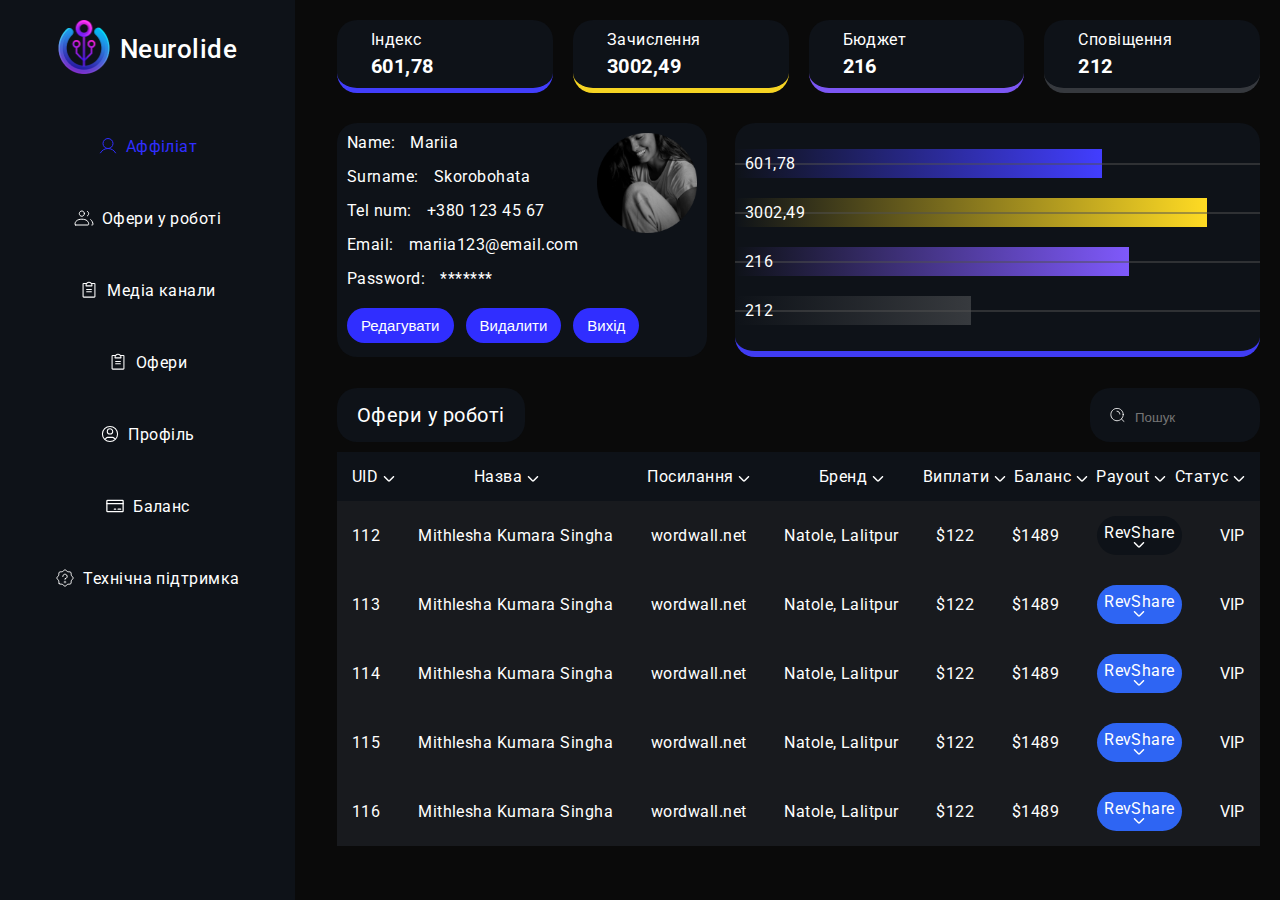
==== affiliat.html @ 1c365307 "test" ====
<!DOCTYPE html>
<html lang="en">
  <head>
    <meta charset="UTF-8" />
    <meta http-equiv="X-UA-Compatible" content="IE=edge" />
    <meta name="viewport" content="width=device-width, initial-scale=1.0" />
    <title>Website-Design</title>
    <link
      href="https://fonts.googleapis.com/css2?family=Roboto:wght@400;500;700;900&display=swap"
      rel="stylesheet"
    />
    <link
      href="https://fonts.googleapis.com/css2?family=Raleway:wght@700&display=swap"
      rel="stylesheet"
    />
    <link rel="stylesheet" href="./css/manager.min.css" />
  </head>
  <body>
    <header>
      <div class="nav-div">
        <nav>
          <div class="logo">
            <a>
              <picture>
                <source
                  srcset="./imeges/desktop/logo.png 1x"
                  media="(min-width: 1200px)"
                />
                <source
                  srcset="./imeges/tablet/logo.png 1x"
                  media="(min-width: 768px)"
                />
                <source srcset="./imeges/mobile/logo.png 1x" />
                <img src="" alt="" />
              </picture>
            </a>
            <h1>Neurolide</h1>
          </div>
          <ul class="menu">
            <li class="is-active">
              <a href="#">
                <svg width="20" height="20">
                  <use href="./imeges/sprite.svg#icon-Human"></use>
                </svg>
                Аффіліат
              </a>
            </li>
            <li>
              <a href="./workOffers.html">
                <svg width="20" height="20">
                  <use href="./imeges/sprite.svg#icon-People"></use>
                </svg>
                Офери у роботі
              </a>
            </li>
            <li>
              <a href="./mediaChanel.html">
                <svg width="20" height="20">
                  <use href="./imeges/sprite.svg#icon-Copybook"></use>
                </svg>
                Медіа канали
              </a>
            </li>
            <li>
              <a href="./offers.html">
                <svg width="20" height="20">
                  <use href="./imeges/sprite.svg#icon-Copybook"></use>
                </svg>
                Офери
              </a>
            </li>
            <li>
              <a href="./profile.html">
                <svg width="20" height="20">
                  <use href="./imeges/sprite.svg#icon-Profile"></use>
                </svg>
                Профіль
              </a>
            </li>
            <li>
              <a href="./balance.html">
                <svg width="20" height="20">
                  <use href="./imeges/sprite.svg#icon-Card"></use>
                </svg>
                Баланс
              </a>
            </li>
            <li>
              <a href="./support.html">
                <svg width="20" height="20">
                  <use href="./imeges/sprite.svg#icon-Support"></use>
                </svg>
                Технічна підтримка
              </a>
            </li>
          </ul>
          <button type="button" class="modal-button" data-menu-open>
            <svg width="28" height="28">
              <use href="./imeges/sprite.svg#icon-Menu"></use>
            </svg>
          </button>
        </nav>
      </div>
    </header>
    <div class="modal-nav" data-menu>
      <ul class="modal-menu">
        <li>
          <a href="./main.html">
            <svg width="20" height="20">
              <use href="./imeges/sprite.svg#icon-House"></use>
            </svg>
            Головна
          </a>
        </li>
        <li class="is-active-mobile">
          <a href="#">
            <svg width="20" height="20">
              <use href="./imeges/sprite.svg#icon-Human"></use>
            </svg>
            Аффіліат
          </a>
        </li>
        <li>
          <a href="./workOffers.html">
            <svg width="20" height="20">
              <use href="./imeges/sprite.svg#icon-People"></use>
            </svg>
            Офери у роботі
          </a>
        </li>
        <li>
          <a href="./mediaChanel.html">
            <svg width="20" height="20">
              <use href="./imeges/sprite.svg#icon-Copybook"></use>
            </svg>
            Медіа канали
          </a>
        </li>
        <li>
          <a href="./offers.html">
            <svg width="20" height="20">
              <use href="./imeges/sprite.svg#icon-Copybook"></use>
            </svg>
            Офери
          </a>
        </li>
        <li>
          <a href="./profile.html">
            <svg width="20" height="20">
              <use href="./imeges/sprite.svg#icon-Profile"></use>
            </svg>
            Профіль
          </a>
        </li>
        <li>
          <a href="./balance.html">
            <svg width="20" height="20">
              <use href="./imeges/sprite.svg#icon-Card"></use>
            </svg>
            Баланс
          </a>
        </li>
        <li>
          <a href="./support.html">
            <svg width="20" height="20">
              <use href="./imeges/sprite.svg#icon-Support"></use>
            </svg>
            Технічна підтримка
          </a>
        </li>
      </ul>
    </div>
    <main class="mobile">
      <section class="manager_info">
        <div class="container">
          <h2 class="h2">Your Affiliate</h2>
          <div>
            <ul>
              <li><span>Name:</span><span>Mariia</span></li>
              <li><span>Surname:</span><span>Skorobohata</span></li>
              <li><span>Tel num:</span><span>+380 123 45 67</span></li>
              <li><span>Email:</span><span>mariia123@email.com</span></li>
              <li><span>Password:</span><span>*******</span></li>
            </ul>
            <ul>
              <li data-modal-open="modal3">
                <button type="button">Редагувати</button>
              </li>
              <li data-modal-open="modal4">
                <button type="button">Видалити</button>
              </li>
              <li><button type="button">Вихід</button></li>
            </ul>
            <picture>
              <source
                srcset="
                  ./imeges/mobile/profile.png    1x,
                  ./imeges/mobile/profile@2x.png 2x
                "
              />
              <img src="" alt="" />
            </picture>
          </div>
        </div>
      </section>
      <section class="manager_status">
        <div class="container">
          <div class="manager_status_div">Офери у роботі</div>
          <ul class="manager_status_ul1">
            <li class="manager_status_ul1_li">
              <div>
                <h3>UID 112 Статус</h3>
                <ul>
                  <li>
                    <b>Назва</b><br /><span>Mithlesha Kumara Singha</span>
                  </li>
                  <li><b>Посилання</b><br /><span>wordwall.net</span></li>
                  <li><b>Бренд</b><br /><span>Kritipur, Kathmandu</span></li>
                  <li><b>Виплати</b><br /><span>$122</span></li>
                  <li><b>Баланс</b><br /><span>$1489</span></li>
                  <li><b>Payout</b></li>
                </ul>
                <ul>
                  <li><button type="button">RevShare</button></li>
                  <li><button type="button">CPL</button></li>
                  <li><button type="button">CPC</button></li>
                  <li><button type="button">CPM</button></li>
                  <li><button type="button">CPH</button></li>
                </ul>
                <ul>
                  <li>VIP</li>
                  <li>
                    <svg width="20" height="20">
                      <use href="./imeges/sprite.svg#icon-gold-crown"></use>
                    </svg>
                  </li>
                </ul>
              </div>
            </li>
            <li class="manager_status_ul1_li">
              <div>
                <h3>UID 112 Статус</h3>
                <ul>
                  <li>
                    <b>Назва</b><br /><span>Mithlesha Kumara Singha</span>
                  </li>
                  <li><b>Посилання</b><br /><span>wordwall.net</span></li>
                  <li><b>Бренд</b><br /><span>Kritipur, Kathmandu</span></li>
                  <li><b>Виплати</b><br /><span>$122</span></li>
                  <li><b>Баланс</b><br /><span>$1489</span></li>
                  <li><b>Payout</b></li>
                </ul>
                <ul>
                  <li><button type="button">RevShare</button></li>
                  <li><button type="button">CPL</button></li>
                  <li><button type="button">CPC</button></li>
                  <li><button type="button">CPM</button></li>
                  <li><button type="button">CPH</button></li>
                </ul>
                <ul>
                  <li>VIP</li>
                  <li>
                    <svg width="20" height="20">
                      <use href="./imeges/sprite.svg#icon-gold-crown"></use>
                    </svg>
                  </li>
                </ul>
              </div>
            </li>
            <li class="manager_status_ul1_li">
              <div>
                <h3>UID 112 Статус</h3>
                <ul>
                  <li>
                    <b>Назва</b><br /><span>Mithlesha Kumara Singha</span>
                  </li>
                  <li><b>Посилання</b><br /><span>wordwall.net</span></li>
                  <li><b>Бренд</b><br /><span>Kritipur, Kathmandu</span></li>
                  <li><b>Виплати</b><br /><span>$122</span></li>
                  <li><b>Баланс</b><br /><span>$1489</span></li>
                  <li><b>Payout</b></li>
                </ul>
                <ul>
                  <li><button type="button">RevShare</button></li>
                  <li><button type="button">CPL</button></li>
                  <li><button type="button">CPC</button></li>
                  <li><button type="button">CPM</button></li>
                  <li><button type="button">CPH</button></li>
                </ul>
                <ul>
                  <li>VIP</li>
                  <li>
                    <svg width="20" height="20">
                      <use href="./imeges/sprite.svg#icon-gold-crown"></use>
                    </svg>
                  </li>
                </ul>
              </div>
            </li>
          </ul>
        </div>
      </section>
    </main>
    <main class="desktop">
      <section class="manager_data">
        <ul>
          <li>
            <span>Індекс</span>
            <h4>601,78</h4>
          </li>
          <li>
            <span>Зачислення</span>
            <h4>3002,49</h4>
          </li>
          <li>
            <span>Бюджет</span>
            <h4>216</h4>
          </li>
          <li>
            <span>Сповіщення</span>
            <h4>212</h4>
          </li>
        </ul>
      </section>
      <section class="manager_profile">
        <div class="manager_div">
          <div>
            <ul>
              <li><span>Name:</span><span>Mariia</span></li>
              <li><span>Surname:</span><span>Skorobohata</span></li>
              <li><span>Tel num:</span><span>+380 123 45 67</span></li>
              <li><span>Email:</span><span>mariia123@email.com</span></li>
              <li><span>Password:</span><span>*******</span></li>
            </ul>
            <ul>
              <li data-modal-open="modal3">
                <button type="button">Редагувати</button>
              </li>
              <li data-modal-open="modal4">
                <button type="button">Видалити</button>
              </li>
              <li><button type="button">Вихід</button></li>
            </ul>
            <picture>
              <source
                srcset="
                  ./imeges/desktop/profile.png    1x,
                  ./imeges/desktop/profile@2x.png 2x
                "
              />
              <img src="" alt="" />
            </picture>
          </div>
          <div>
            <ul>
              <li style="--fill-percent: 70%; --fill-color: #423eff">601,78</li>
              <li style="--fill-percent: 90%; --fill-color: #ffdb23">
                3002,49
              </li>
              <li style="--fill-percent: 75%; --fill-color: #7f59fb">216</li>
              <li style="--fill-percent: 45%; --fill-color: #373a3e">212</li>
            </ul>
          </div>
        </div>
      </section>
      <section class="manager_offers">
        <ul class="manager_offers_ul1">
          <li>Офери у роботі</li>
          <li>
            <svg width="15" height="15">
              <use href="./imeges/sprite.svg#icon-search"></use>
            </svg>
            <input type="text" placeholder="Пошук" />
          </li>
        </ul>
        <ul class="manager_offers_ul">
          <li class="manager_offers_ul_li">
            <ul>
              <li>
                <span>UID</span>
                <svg width="12" height="6">
                  <use href="./imeges/sprite.svg#icon-vector"></use>
                </svg>
              </li>
              <li>
                <span>Назва</span>
                <svg width="12" height="6">
                  <use href="./imeges/sprite.svg#icon-vector"></use>
                </svg>
              </li>
              <li>
                <span>Посилання</span>
                <svg width="12" height="6">
                  <use href="./imeges/sprite.svg#icon-vector"></use>
                </svg>
              </li>
              <li>
                <span>Бренд</span>
                <svg width="12" height="6">
                  <use href="./imeges/sprite.svg#icon-vector"></use>
                </svg>
              </li>
              <li>
                <span>Виплати</span>
                <svg width="12" height="6">
                  <use href="./imeges/sprite.svg#icon-vector"></use>
                </svg>
              </li>
              <li>
                <span>Баланс</span>
                <svg width="12" height="6">
                  <use href="./imeges/sprite.svg#icon-vector"></use>
                </svg>
              </li>
              <li>
                <span>Payout</span>
                <svg width="12" height="6">
                  <use href="./imeges/sprite.svg#icon-vector"></use>
                </svg>
              </li>
              <li>
                <span>Статус</span>
                <svg width="12" height="6">
                  <use href="./imeges/sprite.svg#icon-vector"></use>
                </svg>
              </li>
            </ul>
          </li>
          <li class="manager_offers_ul_li">
            <ul>
              <li>
                <span>112</span>
              </li>
              <li><span>Mithlesha Kumara Singha</span></li>
              <li><span>wordwall.net</span></li>
              <li><span>Natole, Lalitpur</span></li>
              <li><span>$122</span></li>
              <li><span>$1489</span></li>
              <li>
                <span>RevShare</span>
                <svg width="12" height="6">
                  <use href="./imeges/sprite.svg#icon-vector"></use>
                </svg>
              </li>
              <li>
                <span>VIP</span>
              </li>
            </ul>
          </li>
          <li class="manager_offers_ul_li">
            <ul>
              <li>
                <span>113</span>
              </li>
              <li><span>Mithlesha Kumara Singha</span></li>
              <li><span>wordwall.net</span></li>
              <li><span>Natole, Lalitpur</span></li>
              <li><span>$122</span></li>
              <li><span>$1489</span></li>
              <li>
                <span>RevShare</span>
                <svg width="12" height="6">
                  <use href="./imeges/sprite.svg#icon-vector"></use>
                </svg>
              </li>
              <li>
                <span>VIP</span>
              </li>
            </ul>
          </li>
          <li class="manager_offers_ul_li">
            <ul>
              <li>
                <span>114</span>
              </li>
              <li><span>Mithlesha Kumara Singha</span></li>
              <li><span>wordwall.net</span></li>
              <li><span>Natole, Lalitpur</span></li>
              <li><span>$122</span></li>
              <li><span>$1489</span></li>
              <li>
                <span>RevShare</span>
                <svg width="12" height="6">
                  <use href="./imeges/sprite.svg#icon-vector"></use>
                </svg>
              </li>
              <li>
                <span>VIP</span>
              </li>
            </ul>
          </li>
          <li class="manager_offers_ul_li">
            <ul>
              <li>
                <span>115</span>
              </li>
              <li><span>Mithlesha Kumara Singha</span></li>
              <li><span>wordwall.net</span></li>
              <li><span>Natole, Lalitpur</span></li>
              <li><span>$122</span></li>
              <li><span>$1489</span></li>
              <li>
                <span>RevShare</span>
                <svg width="12" height="6">
                  <use href="./imeges/sprite.svg#icon-vector"></use>
                </svg>
              </li>
              <li>
                <span>VIP</span>
              </li>
            </ul>
          </li>
          <li class="manager_offers_ul_li">
            <ul>
              <li>
                <span>116</span>
              </li>
              <li><span>Mithlesha Kumara Singha</span></li>
              <li><span>wordwall.net</span></li>
              <li><span>Natole, Lalitpur</span></li>
              <li><span>$122</span></li>
              <li><span>$1489</span></li>
              <li>
                <span>RevShare</span>
                <svg width="12" height="6">
                  <use href="./imeges/sprite.svg#icon-vector"></use>
                </svg>
              </li>
              <li>
                <span>VIP</span>
              </li>
            </ul>
          </li>
        </ul>
      </section>
    </main>
    <footer>
      <div class="container">
        <svg width="18" height="18">
          <use href="./imeges/sprite.svg#icon-question"></use>
        </svg>
      </div>
    </footer>
    <div class="backdrop is-hidden" id="modal1" data-modal>
      <div class="modal">
        <h2>Редагувати офер</h2>
        <form>
          <label>
            <span>Назва</span>
            <input type="text" placeholder="...." />
          </label>
          <label>
            <span>Бренд</span>
            <input type="text" placeholder="...." />
          </label>
          <label>
            <span>Виплати</span>
            <input type="text" placeholder="...." />
          </label>
          <label>
            <span>Баланс</span>
            <input type="text" placeholder="...." />
          </label>
          <div class="modal_desktop_menu">
            <span>Модель оплати</span>
            <ul>
              <li>
                <span>RevShare</span>
                <p id="p1">%$</p>
                <svg width="12" height="6" open-paragraf="p1">
                  <use href="./imeges/sprite.svg#icon-vector"></use>
                </svg>
              </li>
              <li>
                <span>CPL</span>
                <p id="p2">$</p>
                <svg width="12" height="6" open-paragraf="p2">
                  <use href="./imeges/sprite.svg#icon-vector"></use>
                </svg>
              </li>
              <li>
                <span>CPC</span>
                <p id="p3">$</p>
                <svg width="12" height="6" open-paragraf="p3">
                  <use href="./imeges/sprite.svg#icon-vector"></use>
                </svg>
              </li>
              <li>
                <span>CPM</span>
              </li>
              <li>
                <span>CPH</span>
              </li>
            </ul>
          </div>
          <ul>
            <li><button type="button" data-modal-close>Відмінити</button></li>
            <li>
              <button type="button">
                <svg width="13" height="13">
                  <use href="./imeges/sprite.svg#icon-plus"></use>
                </svg>
                Зберегти
              </button>
            </li>
          </ul>
        </form>
      </div>
    </div>
    <div class="backdrop is-hidden" id="modal2" data-modal>
      <div class="modal">
        <h2>Додати новий офер</h2>
        <form>
          <label>
            <span>Назва</span>
            <input type="text" placeholder="...." />
          </label>
          <label>
            <span>Бренд</span>
            <input type="text" placeholder="...." />
          </label>
          <label>
            <span>Виплати</span>
            <input type="text" placeholder="...." />
          </label>
          <label>
            <span>Баланс</span>
            <input type="text" placeholder="...." />
          </label>
          <div class="modal_desktop_menu">
            <span>Модель оплати</span>
            <ul>
              <li>
                <span>RevShare</span>
                <p id="p4">%$</p>
                <svg width="12" height="6" open-paragraf="p4">
                  <use href="./imeges/sprite.svg#icon-vector"></use>
                </svg>
              </li>
              <li>
                <span>CPL</span>
                <p id="p5">$</p>
                <svg width="12" height="6" open-paragraf="p5">
                  <use href="./imeges/sprite.svg#icon-vector"></use>
                </svg>
              </li>
              <li>
                <span>CPC</span>
                <p id="p6">$</p>
                <svg width="12" height="6" open-paragraf="p6">
                  <use href="./imeges/sprite.svg#icon-vector"></use>
                </svg>
              </li>
              <li>
                <span>CPM</span>
              </li>
              <li>
                <span>CPH</span>
              </li>
            </ul>
          </div>
          <ul>
            <li><button type="button" data-modal-close>Відмінити</button></li>
            <li>
              <button type="button">
                <svg width="13" height="13">
                  <use href="./imeges/sprite.svg#icon-plus"></use>
                </svg>
                Додати офер
              </button>
            </li>
          </ul>
        </form>
      </div>
    </div>
    <div class="backdrop is-hidden" id="modal3" data-modal>
      <div class="modal">
        <h2>Редагувати профіль</h2>
        <form>
          <label>
            <span>Ім'я</span>
            <input type="text" placeholder="...." />
          </label>
          <label>
            <span>Прізвище</span>
            <input type="text" placeholder="...." />
          </label>
          <label>
            <span>Номер Телефону</span>
            <input type="text" placeholder="...." />
          </label>
          <label>
            <span>Пошта</span>
            <input type="text" placeholder="...." />
          </label>
          <label>
            <span>Пароль</span>
            <input type="text" placeholder="...." />
          </label>
          <ul>
            <li><button type="button" data-modal-close>Відмінити</button></li>
            <li>
              <button type="button">
                <svg width="13" height="13">
                  <use href="./imeges/sprite.svg#icon-plus"></use>
                </svg>
                Зберегти
              </button>
            </li>
          </ul>
        </form>
      </div>
    </div>
    <div class="backdrop is-hidden" id="modal4" data-modal>
      <div class="modal">
        <h2>Видалити профіль</h2>
        <svg width="43" height="10">
          <use href="./imeges/sprite.svg#icon-Line"></use>
        </svg>
        <p>Ви впевнені що хочете видалити профіль назавжди?</p>
        <button type="button">Видалити</button>
      </div>
    </div>
    <script src="./scripts/modal.js"></script>
    <script src="./scripts/menu.js"></script>
  </body>
</html>
---- css/manager.min.css ----
.is-hidden{opacity:0;visibility:hidden;pointer-events:none}body,html{position:relative;z-index:-1;margin:0;font-family:"Roboto",sans-serif;letter-spacing:.03em;background-color:#0a0a0a;color:#fff;overflow-x:hidden}ul{margin:0;padding:0;list-style-type:none}a{text-decoration:none}svg{stroke:#fff}.h2{background:linear-gradient(90deg, #e5f0ff 0%, #608bfe 53%, #2d29ff 100%);-webkit-background-clip:text;-webkit-text-fill-color:rgba(0,0,0,0);background-clip:text;color:rgba(0,0,0,0)}.container{padding:0 15px}@media screen and (min-width: 480px){.container{width:480px;margin:auto}}@media screen and (min-width: 768px){.container{width:768px}}@media screen and (min-width: 960px){.container{width:960px}}@media screen and (min-width: 1200px){.container{width:1200px}}.desktop{display:none}@media screen and (min-width: 1200px){.container{width:863px}.mobile{display:none}.desktop{display:block;padding:0 20px 0 337px}footer{display:none}}.menu{display:none}header{position:fixed;z-index:20;width:100%;padding:10px 0;background:#000}.nav-div{padding:0 20px}@media screen and (min-width: 480px){.nav-div{width:480px;margin:auto}}@media screen and (min-width: 768px){.nav-div{width:768px}}@media screen and (min-width: 960px){.nav-div{width:960px}}@media screen and (min-width: 1200px){.nav-div{width:255px}}h1{margin:0;font-weight:500;font-size:20px;color:#fff}.logo{display:flex;justify-content:center;align-items:center;gap:10px}.logo img{width:30px}nav{display:flex;align-items:center;justify-content:space-between}.modal-button{padding:0;border:0;background:rgba(0,0,0,0)}.modal-nav{position:fixed;z-index:10;height:100%;width:100%;top:0;background:rgba(0,0,0,.5);transition:250ms cubic-bezier(0.4, 0, 0.2, 1);opacity:0;visibility:hidden;pointer-events:none}.modal-nav.is-open{opacity:1;visibility:visible;pointer-events:auto}.modal-nav.is-open .modal-menu{transform:translateX(0)}.modal-menu{position:fixed;z-index:2;top:0;left:0;width:70%;height:100%;overflow:auto;background:#0e1218;padding:96px 0 80px 0;transition:250ms cubic-bezier(0.4, 0, 0.2, 1);transform:translateX(-100%);display:flex;flex-direction:column;gap:40px}.modal-menu a{display:flex;align-items:center;justify-content:center;gap:8px;color:#fff}.modal-menu .is-active-mobile a{color:#302eff}.modal-menu .is-active-mobile a svg{stroke:#302eff}@media screen and (min-width: 768px){h1{font-weight:500;font-size:26px}.modal-menu{padding-left:24px}.modal-menu a{font-weight:300;font-size:20px}.logo img{width:32px;height:34px}}@media screen and (min-width: 1200px){.modal-button{display:none}.menu{width:100%;display:flex;flex-direction:column;gap:12px}.menu li{display:flex;align-items:center;justify-content:center;padding:20px 0;border-radius:20px}.menu li:hover a{color:#302eff;transition:250ms cubic-bezier(0.4, 0, 0.2, 1)}.menu li:hover a svg{stroke:#302eff;transition:250ms cubic-bezier(0.4, 0, 0.2, 1)}.menu .is-active a{color:#302eff}.menu .is-active a svg{stroke:#302eff}.menu a{width:100%;display:flex;align-items:center;justify-content:center;gap:8px;color:#fff}header{position:fixed;background:#0e1218;width:295px;height:100%;padding:20px 0}h1{font-weight:500;font-size:26px;color:#000}.logo h1{color:#fff}.logo a{padding:0;border-radius:0;background:rgba(0,0,0,0)}.logo a img{width:52px;height:54px}nav{display:flex;flex-direction:column;align-items:center;justify-content:center;gap:38px}}main{padding-top:56px}.main-div{padding:20px 0;display:flex;justify-content:center;align-items:center;gap:8px;color:#fff;background:#0e1218}.manager_info .container h2{margin:40px 0;font-weight:700;font-size:28px}.manager_info .container div{position:relative;display:flex;flex-direction:column;border-radius:20px;background-color:#0e1218;padding:10px}.manager_info .container div ul:first-child{display:flex;flex-direction:column;gap:10px}.manager_info .container div ul:first-child li{display:flex;gap:10px}.manager_info .container div ul:first-child span{font-weight:400;font-size:13px}.manager_info .container div ul:last-of-type{display:flex;gap:12px;margin-top:10px}.manager_info .container div ul:last-of-type button{font-weight:400;font-size:12px;border:0;padding:7px 12px;border-radius:20px;color:#fff;background:#302eff}.manager_info .container div img{position:absolute;right:10px;top:10px}.manager_status{padding:48px 0 8px 0}.manager_status .container .manager_status_div{margin-bottom:8px;width:180px;font-weight:400;font-size:20px;box-sizing:border-box;padding:10px 15px;border-radius:10px;background-color:#0e1218}.manager_status .container .manager_status_ul1{position:relative;display:flex;align-items:center;justify-content:space-around;width:290px;margin:auto}.manager_status .container .manager_status_ul1 .manager_status_ul1_li:first-child{position:absolute;top:50%;transform:translateY(-70%);z-index:1;height:60%;left:-82%}.manager_status .container .manager_status_ul1 .manager_status_ul1_li:first-child div{padding:15px}.manager_status .container .manager_status_ul1 .manager_status_ul1_li:first-child div h3{font-weight:400;font-size:14px;margin-bottom:18px}.manager_status .container .manager_status_ul1 .manager_status_ul1_li:first-child div ul:first-of-type{gap:10px}.manager_status .container .manager_status_ul1 .manager_status_ul1_li:first-child div ul:first-of-type b{font-weight:400;font-size:14px}.manager_status .container .manager_status_ul1 .manager_status_ul1_li:first-child div ul:nth-of-type(2){margin-top:20px}.manager_status .container .manager_status_ul1 .manager_status_ul1_li:first-child div ul:nth-of-type(2) button{padding:8px 10px;font-weight:300;font-size:8px}.manager_status .container .manager_status_ul1 .manager_status_ul1_li:first-child div ul:last-of-type{top:15px;right:15px;gap:15px}.manager_status .container .manager_status_ul1 .manager_status_ul1_li:last-child{position:absolute;top:50%;transform:translateY(-70%);z-index:1;height:60%;right:-82%}.manager_status .container .manager_status_ul1 .manager_status_ul1_li:last-child div{padding:15px}.manager_status .container .manager_status_ul1 .manager_status_ul1_li:last-child div h3{font-weight:400;font-size:14px;margin-bottom:18px}.manager_status .container .manager_status_ul1 .manager_status_ul1_li:last-child div ul:first-of-type{gap:10px}.manager_status .container .manager_status_ul1 .manager_status_ul1_li:last-child div ul:first-of-type b{font-weight:400;font-size:14px}.manager_status .container .manager_status_ul1 .manager_status_ul1_li:last-child div ul:nth-of-type(2){margin-top:20px}.manager_status .container .manager_status_ul1 .manager_status_ul1_li:last-child div ul:nth-of-type(2) button{padding:8px 10px;font-weight:300;font-size:8px}.manager_status .container .manager_status_ul1 .manager_status_ul1_li:last-child div ul:last-of-type{top:15px;right:15px;gap:15px}.manager_status .container .manager_status_ul1 .manager_status_ul1_li div{position:relative;padding:18px;background-color:#0e1218;border-radius:20px}.manager_status .container .manager_status_ul1 .manager_status_ul1_li div h3{font-weight:400;font-size:18px;margin:0;margin-bottom:24px}.manager_status .container .manager_status_ul1 .manager_status_ul1_li div ul:first-of-type{display:flex;flex-direction:column;gap:12px}.manager_status .container .manager_status_ul1 .manager_status_ul1_li div ul:first-of-type b{font-weight:400;font-size:18px}.manager_status .container .manager_status_ul1 .manager_status_ul1_li div ul:nth-of-type(2){margin-top:23px;display:flex;justify-content:space-between}.manager_status .container .manager_status_ul1 .manager_status_ul1_li div ul:nth-of-type(2) button{border-radius:20px;border:0;padding:10px 12px;color:#fff;background-color:#181a1e;font-weight:300;font-size:10px}.manager_status .container .manager_status_ul1 .manager_status_ul1_li div ul:nth-of-type(2) li:first-child button{background-color:#3334ff}.manager_status .container .manager_status_ul1 .manager_status_ul1_li div ul:last-of-type{position:absolute;top:18px;right:18px;display:flex;gap:20px}#modal1 .modal .modal_desktop_menu,#modal2 .modal .modal_desktop_menu{display:block}#modal1 .modal .modal_desktop_menu ul,#modal2 .modal .modal_desktop_menu ul{gap:0;justify-content:space-between}#modal4 .modal{text-align:center}#modal4 .modal h2{margin-bottom:37px}#modal4 .modal p{margin:20px 0;color:red}#modal4 .modal button{border:0;border-radius:20px;color:#fff;background-color:#3334ff;padding:5px 10px}.manager_data{padding:20px 0 30px 0}.manager_data ul{display:flex;gap:20px}.manager_data ul li{padding:10px 34px;background-color:#0e1218;width:100%;border-radius:20px}.manager_data ul li:first-child{border-bottom:5px solid #423efc}.manager_data ul li:nth-child(2){border-bottom:5px solid #f6d423}.manager_data ul li:nth-child(3){border-bottom:5px solid #7c57f4}.manager_data ul li:last-child{border-bottom:5px solid #36393e}.manager_data ul li h4{margin:0;margin-top:5px;font-weight:700;font-size:20px}.manager_profile{padding-bottom:31px}.manager_profile .manager_div{display:flex;gap:28px}.manager_profile .manager_div div:first-child{width:40%;position:relative;display:flex;flex-direction:column;border-radius:20px;background-color:#0e1218;padding:10px}.manager_profile .manager_div div:first-child ul:first-child{display:flex;flex-direction:column;gap:15px}.manager_profile .manager_div div:first-child ul:first-child li{display:flex;gap:15px}.manager_profile .manager_div div:first-child ul:first-child span{font-weight:400;font-size:16px}.manager_profile .manager_div div:first-child ul:last-of-type{display:flex;gap:12px;margin-top:20px}.manager_profile .manager_div div:first-child ul:last-of-type button{font-weight:400;font-size:15px;border:0;padding:9px 14px;border-radius:20px;color:#fff;background:#302eff}.manager_profile .manager_div div:first-child img{position:absolute;right:10px;top:10px;width:100px;height:100px}.manager_profile .manager_div div:last-child{width:60%;padding:26px 0;border-radius:20px;background:#0e1218;border-bottom:6px solid #403cf3}.manager_profile .manager_div div:last-child ul{display:flex;flex-direction:column;gap:20px}.manager_profile .manager_div div:last-child ul li{position:relative;z-index:1;padding:5px 0 5px 10px;background:linear-gradient(to right, transparent 0%, var(--fill-color) var(--fill-percent), rgba(255, 0, 0, 0) var(--fill-percent))}.manager_profile .manager_div div:last-child ul li::before{content:"";display:block;position:absolute;z-index:-1;left:0;top:50%;transform:translateY(-50%);width:100%;height:1px;background-color:#515050}.manager_offers .manager_offers_ul1{margin-bottom:10px;display:flex;align-items:center;justify-content:space-between}.manager_offers .manager_offers_ul1 li{border-radius:20px;font-weight:400;font-size:20px;padding:15px 20px;background-color:#0e1218}.manager_offers .manager_offers_ul1 li:last-child{width:130px;position:relative;padding:15px 20px}.manager_offers .manager_offers_ul1 li:last-child svg{position:absolute;top:50%;transform:translateY(-50%)}.manager_offers .manager_offers_ul1 li:last-child input{width:100%;color:#fff;padding:0;padding-left:25px;border:0;background:rgba(0,0,0,0)}.manager_offers .manager_offers_ul{display:flex;flex-direction:column}.manager_offers .manager_offers_ul .manager_offers_ul_li{padding:15px;background-color:#181a1e}.manager_offers .manager_offers_ul .manager_offers_ul_li:first-child{background-color:#0e1218}.manager_offers .manager_offers_ul .manager_offers_ul_li:first-child ul li:first-child{margin-right:70px}.manager_offers .manager_offers_ul .manager_offers_ul_li:first-child ul li:nth-child(2){margin-right:100px}.manager_offers .manager_offers_ul .manager_offers_ul_li:first-child ul li:nth-child(3){margin-right:60px}.manager_offers .manager_offers_ul .manager_offers_ul_li:first-child ul li:nth-child(4){margin-right:30px}.manager_offers .manager_offers_ul .manager_offers_ul_li:nth-child(2) ul li:nth-child(7){display:flex;flex-direction:column;align-items:center;border-radius:20px;padding:7px;background-color:#0e1218;color:#fff}.manager_offers .manager_offers_ul .manager_offers_ul_li ul{display:flex;align-items:center;justify-content:space-between}.manager_offers .manager_offers_ul .manager_offers_ul_li:nth-child(n+3) li:nth-child(7){display:flex;flex-direction:column;align-items:center;border-radius:20px;background-color:#2e65f3;padding:7px;color:#fff}footer{padding:13px 0;background:#000}footer div{display:flex;align-items:center;justify-content:end}.backdrop{position:fixed;z-index:30;height:100%;width:100%;top:0;background:rgba(67,67,67,.5);transition:250ms cubic-bezier(0.4, 0, 0.2, 1)}.modal{position:absolute;z-index:10;overflow:auto;width:260px;padding:15px;left:50%;top:50%;background-color:#0e1218;box-shadow:0px 1px 1px rgba(0,0,0,.14),0px 1px 3px rgba(0,0,0,.12),0px 2px 1px rgba(0,0,0,.2);border-radius:20px;transform:translate(-50%, -50%) scale(1);transition:transform 250ms cubic-bezier(0.4, 0, 0.2, 1)}.modal .modal_desktop_menu{display:none}.modal .modal_desktop_menu ul{display:flex}.modal .modal_desktop_menu ul li{display:flex;flex-direction:column;align-items:center;justify-content:center;border-radius:19px;padding:6px 10px;flex:1;min-height:20px;background-color:#181a1e}.modal .modal_desktop_menu ul li:first-child{background-color:#2e65f3;color:#fff}.modal .modal_desktop_menu ul li span{margin:0}.modal .modal_desktop_menu ul li p{margin:0;display:none;transition:250ms cubic-bezier(0.4, 0, 0.2, 1)}.modal .modal_desktop_menu ul li svg{transform:rotate(0deg);transition:250ms cubic-bezier(0.4, 0, 0.2, 1)}.modal .modal_desktop_menu ul li .rotate{transform:rotate(180deg)}.modal .modal_desktop_menu ul li .visible{display:block}.modal h2{margin:0;margin-bottom:20px;font-weight:300;font-size:24px}.modal form{width:100%;display:flex;flex-direction:column;gap:14px}.modal form span{display:block;font-weight:300;font-size:12px;margin-bottom:8px}.modal form label{display:block}.modal form label input{background:rgba(0,0,0,0);width:100%;box-sizing:border-box;padding:11px 14px;border:1px solid #a3aed0;border-radius:20px}.modal form ul{display:flex;align-items:center;gap:15px;justify-content:space-between}.modal form ul button{display:flex;align-items:center;gap:5px;padding:10px 22px;border:0;border-radius:20px;color:#fff;background:#181a1e}.modal form ul li:last-child button{background:#3334ff}.modal form ul li:last-child button svg{display:none}.is-hidden .modal{transform:translate(-50%, -50%) scale(0)}@media screen and (min-width: 1200px){.modal{padding:30px;width:290px}.modal .modal_desktop_menu{display:block}.modal h2{text-align:center}.modal form ul button{padding:10px 27px}.modal form ul li:last-child button svg{display:block}}/*# sourceMappingURL=manager.min.css.map */
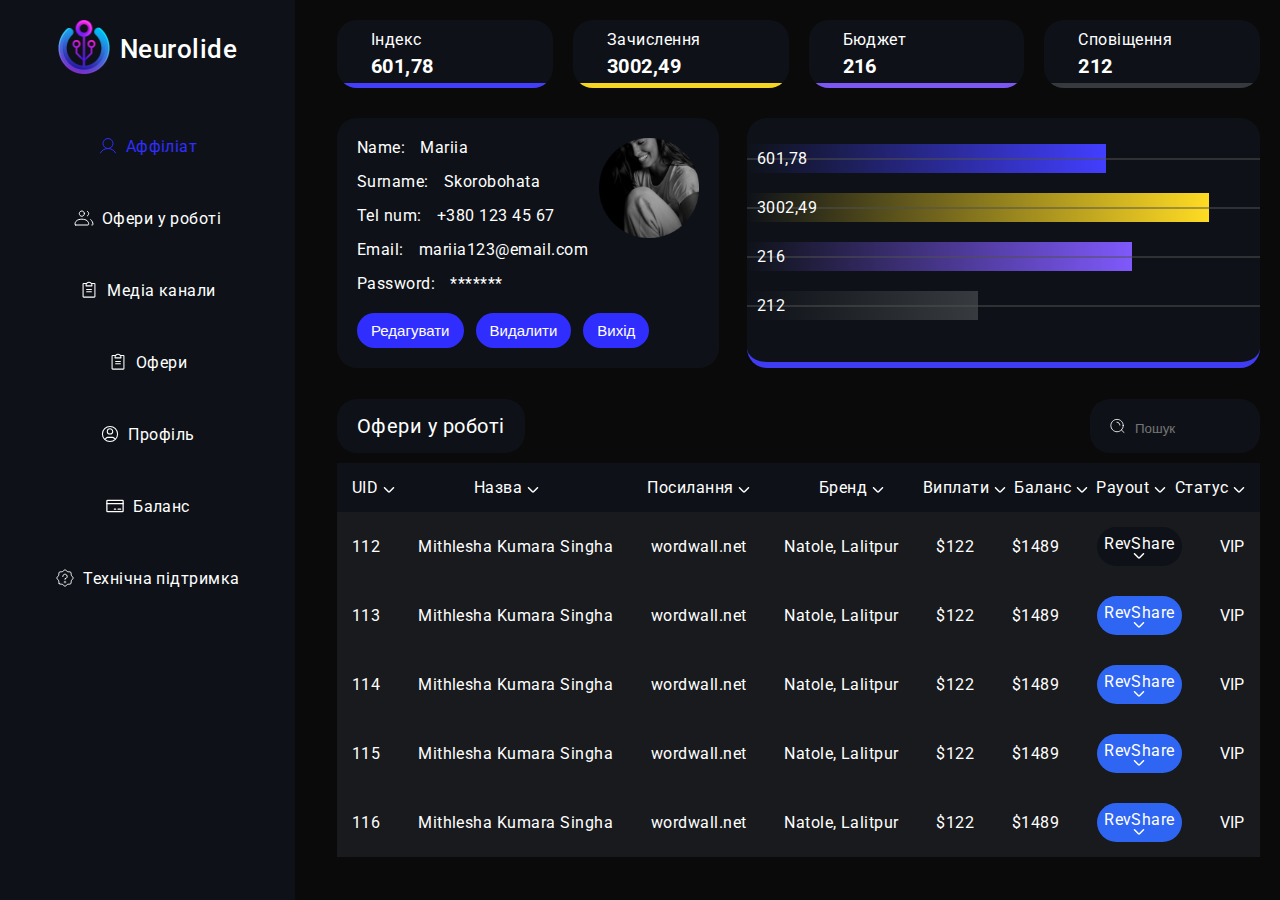
==== commit b2759974: "test" ====
--- a/affiliat.html
+++ b/affiliat.html
@@ -700,12 +700,7 @@
           <ul>
             <li><button type="button" data-modal-close>Відмінити</button></li>
             <li>
-              <button type="button">
-                <svg width="13" height="13">
-                  <use href="./imeges/sprite.svg#icon-plus"></use>
-                </svg>
-                Зберегти
-              </button>
+              <button type="button">Зберегти</button>
             </li>
           </ul>
         </form>
--- a/css/manager.min.css
+++ b/css/manager.min.css
@@ -1 +1 @@
-.is-hidden{opacity:0;visibility:hidden;pointer-events:none}body,html{position:relative;z-index:-1;margin:0;font-family:"Roboto",sans-serif;letter-spacing:.03em;background-color:#0a0a0a;color:#fff;overflow-x:hidden}ul{margin:0;padding:0;list-style-type:none}a{text-decoration:none}svg{stroke:#fff}.h2{background:linear-gradient(90deg, #e5f0ff 0%, #608bfe 53%, #2d29ff 100%);-webkit-background-clip:text;-webkit-text-fill-color:rgba(0,0,0,0);background-clip:text;color:rgba(0,0,0,0)}.container{padding:0 15px}@media screen and (min-width: 480px){.container{width:480px;margin:auto}}@media screen and (min-width: 768px){.container{width:768px}}@media screen and (min-width: 960px){.container{width:960px}}@media screen and (min-width: 1200px){.container{width:1200px}}.desktop{display:none}@media screen and (min-width: 1200px){.container{width:863px}.mobile{display:none}.desktop{display:block;padding:0 20px 0 337px}footer{display:none}}.menu{display:none}header{position:fixed;z-index:20;width:100%;padding:10px 0;background:#000}.nav-div{padding:0 20px}@media screen and (min-width: 480px){.nav-div{width:480px;margin:auto}}@media screen and (min-width: 768px){.nav-div{width:768px}}@media screen and (min-width: 960px){.nav-div{width:960px}}@media screen and (min-width: 1200px){.nav-div{width:255px}}h1{margin:0;font-weight:500;font-size:20px;color:#fff}.logo{display:flex;justify-content:center;align-items:center;gap:10px}.logo img{width:30px}nav{display:flex;align-items:center;justify-content:space-between}.modal-button{padding:0;border:0;background:rgba(0,0,0,0)}.modal-nav{position:fixed;z-index:10;height:100%;width:100%;top:0;background:rgba(0,0,0,.5);transition:250ms cubic-bezier(0.4, 0, 0.2, 1);opacity:0;visibility:hidden;pointer-events:none}.modal-nav.is-open{opacity:1;visibility:visible;pointer-events:auto}.modal-nav.is-open .modal-menu{transform:translateX(0)}.modal-menu{position:fixed;z-index:2;top:0;left:0;width:70%;height:100%;overflow:auto;background:#0e1218;padding:96px 0 80px 0;transition:250ms cubic-bezier(0.4, 0, 0.2, 1);transform:translateX(-100%);display:flex;flex-direction:column;gap:40px}.modal-menu a{display:flex;align-items:center;justify-content:center;gap:8px;color:#fff}.modal-menu .is-active-mobile a{color:#302eff}.modal-menu .is-active-mobile a svg{stroke:#302eff}@media screen and (min-width: 768px){h1{font-weight:500;font-size:26px}.modal-menu{padding-left:24px}.modal-menu a{font-weight:300;font-size:20px}.logo img{width:32px;height:34px}}@media screen and (min-width: 1200px){.modal-button{display:none}.menu{width:100%;display:flex;flex-direction:column;gap:12px}.menu li{display:flex;align-items:center;justify-content:center;padding:20px 0;border-radius:20px}.menu li:hover a{color:#302eff;transition:250ms cubic-bezier(0.4, 0, 0.2, 1)}.menu li:hover a svg{stroke:#302eff;transition:250ms cubic-bezier(0.4, 0, 0.2, 1)}.menu .is-active a{color:#302eff}.menu .is-active a svg{stroke:#302eff}.menu a{width:100%;display:flex;align-items:center;justify-content:center;gap:8px;color:#fff}header{position:fixed;background:#0e1218;width:295px;height:100%;padding:20px 0}h1{font-weight:500;font-size:26px;color:#000}.logo h1{color:#fff}.logo a{padding:0;border-radius:0;background:rgba(0,0,0,0)}.logo a img{width:52px;height:54px}nav{display:flex;flex-direction:column;align-items:center;justify-content:center;gap:38px}}main{padding-top:56px}.main-div{padding:20px 0;display:flex;justify-content:center;align-items:center;gap:8px;color:#fff;background:#0e1218}.manager_info .container h2{margin:40px 0;font-weight:700;font-size:28px}.manager_info .container div{position:relative;display:flex;flex-direction:column;border-radius:20px;background-color:#0e1218;padding:10px}.manager_info .container div ul:first-child{display:flex;flex-direction:column;gap:10px}.manager_info .container div ul:first-child li{display:flex;gap:10px}.manager_info .container div ul:first-child span{font-weight:400;font-size:13px}.manager_info .container div ul:last-of-type{display:flex;gap:12px;margin-top:10px}.manager_info .container div ul:last-of-type button{font-weight:400;font-size:12px;border:0;padding:7px 12px;border-radius:20px;color:#fff;background:#302eff}.manager_info .container div img{position:absolute;right:10px;top:10px}.manager_status{padding:48px 0 8px 0}.manager_status .container .manager_status_div{margin-bottom:8px;width:180px;font-weight:400;font-size:20px;box-sizing:border-box;padding:10px 15px;border-radius:10px;background-color:#0e1218}.manager_status .container .manager_status_ul1{position:relative;display:flex;align-items:center;justify-content:space-around;width:290px;margin:auto}.manager_status .container .manager_status_ul1 .manager_status_ul1_li:first-child{position:absolute;top:50%;transform:translateY(-70%);z-index:1;height:60%;left:-82%}.manager_status .container .manager_status_ul1 .manager_status_ul1_li:first-child div{padding:15px}.manager_status .container .manager_status_ul1 .manager_status_ul1_li:first-child div h3{font-weight:400;font-size:14px;margin-bottom:18px}.manager_status .container .manager_status_ul1 .manager_status_ul1_li:first-child div ul:first-of-type{gap:10px}.manager_status .container .manager_status_ul1 .manager_status_ul1_li:first-child div ul:first-of-type b{font-weight:400;font-size:14px}.manager_status .container .manager_status_ul1 .manager_status_ul1_li:first-child div ul:nth-of-type(2){margin-top:20px}.manager_status .container .manager_status_ul1 .manager_status_ul1_li:first-child div ul:nth-of-type(2) button{padding:8px 10px;font-weight:300;font-size:8px}.manager_status .container .manager_status_ul1 .manager_status_ul1_li:first-child div ul:last-of-type{top:15px;right:15px;gap:15px}.manager_status .container .manager_status_ul1 .manager_status_ul1_li:last-child{position:absolute;top:50%;transform:translateY(-70%);z-index:1;height:60%;right:-82%}.manager_status .container .manager_status_ul1 .manager_status_ul1_li:last-child div{padding:15px}.manager_status .container .manager_status_ul1 .manager_status_ul1_li:last-child div h3{font-weight:400;font-size:14px;margin-bottom:18px}.manager_status .container .manager_status_ul1 .manager_status_ul1_li:last-child div ul:first-of-type{gap:10px}.manager_status .container .manager_status_ul1 .manager_status_ul1_li:last-child div ul:first-of-type b{font-weight:400;font-size:14px}.manager_status .container .manager_status_ul1 .manager_status_ul1_li:last-child div ul:nth-of-type(2){margin-top:20px}.manager_status .container .manager_status_ul1 .manager_status_ul1_li:last-child div ul:nth-of-type(2) button{padding:8px 10px;font-weight:300;font-size:8px}.manager_status .container .manager_status_ul1 .manager_status_ul1_li:last-child div ul:last-of-type{top:15px;right:15px;gap:15px}.manager_status .container .manager_status_ul1 .manager_status_ul1_li div{position:relative;padding:18px;background-color:#0e1218;border-radius:20px}.manager_status .container .manager_status_ul1 .manager_status_ul1_li div h3{font-weight:400;font-size:18px;margin:0;margin-bottom:24px}.manager_status .container .manager_status_ul1 .manager_status_ul1_li div ul:first-of-type{display:flex;flex-direction:column;gap:12px}.manager_status .container .manager_status_ul1 .manager_status_ul1_li div ul:first-of-type b{font-weight:400;font-size:18px}.manager_status .container .manager_status_ul1 .manager_status_ul1_li div ul:nth-of-type(2){margin-top:23px;display:flex;justify-content:space-between}.manager_status .container .manager_status_ul1 .manager_status_ul1_li div ul:nth-of-type(2) button{border-radius:20px;border:0;padding:10px 12px;color:#fff;background-color:#181a1e;font-weight:300;font-size:10px}.manager_status .container .manager_status_ul1 .manager_status_ul1_li div ul:nth-of-type(2) li:first-child button{background-color:#3334ff}.manager_status .container .manager_status_ul1 .manager_status_ul1_li div ul:last-of-type{position:absolute;top:18px;right:18px;display:flex;gap:20px}#modal1 .modal .modal_desktop_menu,#modal2 .modal .modal_desktop_menu{display:block}#modal1 .modal .modal_desktop_menu ul,#modal2 .modal .modal_desktop_menu ul{gap:0;justify-content:space-between}#modal4 .modal{text-align:center}#modal4 .modal h2{margin-bottom:37px}#modal4 .modal p{margin:20px 0;color:red}#modal4 .modal button{border:0;border-radius:20px;color:#fff;background-color:#3334ff;padding:5px 10px}.manager_data{padding:20px 0 30px 0}.manager_data ul{display:flex;gap:20px}.manager_data ul li{padding:10px 34px;background-color:#0e1218;width:100%;border-radius:20px}.manager_data ul li:first-child{border-bottom:5px solid #423efc}.manager_data ul li:nth-child(2){border-bottom:5px solid #f6d423}.manager_data ul li:nth-child(3){border-bottom:5px solid #7c57f4}.manager_data ul li:last-child{border-bottom:5px solid #36393e}.manager_data ul li h4{margin:0;margin-top:5px;font-weight:700;font-size:20px}.manager_profile{padding-bottom:31px}.manager_profile .manager_div{display:flex;gap:28px}.manager_profile .manager_div div:first-child{width:40%;position:relative;display:flex;flex-direction:column;border-radius:20px;background-color:#0e1218;padding:10px}.manager_profile .manager_div div:first-child ul:first-child{display:flex;flex-direction:column;gap:15px}.manager_profile .manager_div div:first-child ul:first-child li{display:flex;gap:15px}.manager_profile .manager_div div:first-child ul:first-child span{font-weight:400;font-size:16px}.manager_profile .manager_div div:first-child ul:last-of-type{display:flex;gap:12px;margin-top:20px}.manager_profile .manager_div div:first-child ul:last-of-type button{font-weight:400;font-size:15px;border:0;padding:9px 14px;border-radius:20px;color:#fff;background:#302eff}.manager_profile .manager_div div:first-child img{position:absolute;right:10px;top:10px;width:100px;height:100px}.manager_profile .manager_div div:last-child{width:60%;padding:26px 0;border-radius:20px;background:#0e1218;border-bottom:6px solid #403cf3}.manager_profile .manager_div div:last-child ul{display:flex;flex-direction:column;gap:20px}.manager_profile .manager_div div:last-child ul li{position:relative;z-index:1;padding:5px 0 5px 10px;background:linear-gradient(to right, transparent 0%, var(--fill-color) var(--fill-percent), rgba(255, 0, 0, 0) var(--fill-percent))}.manager_profile .manager_div div:last-child ul li::before{content:"";display:block;position:absolute;z-index:-1;left:0;top:50%;transform:translateY(-50%);width:100%;height:1px;background-color:#515050}.manager_offers .manager_offers_ul1{margin-bottom:10px;display:flex;align-items:center;justify-content:space-between}.manager_offers .manager_offers_ul1 li{border-radius:20px;font-weight:400;font-size:20px;padding:15px 20px;background-color:#0e1218}.manager_offers .manager_offers_ul1 li:last-child{width:130px;position:relative;padding:15px 20px}.manager_offers .manager_offers_ul1 li:last-child svg{position:absolute;top:50%;transform:translateY(-50%)}.manager_offers .manager_offers_ul1 li:last-child input{width:100%;color:#fff;padding:0;padding-left:25px;border:0;background:rgba(0,0,0,0)}.manager_offers .manager_offers_ul{display:flex;flex-direction:column}.manager_offers .manager_offers_ul .manager_offers_ul_li{padding:15px;background-color:#181a1e}.manager_offers .manager_offers_ul .manager_offers_ul_li:first-child{background-color:#0e1218}.manager_offers .manager_offers_ul .manager_offers_ul_li:first-child ul li:first-child{margin-right:70px}.manager_offers .manager_offers_ul .manager_offers_ul_li:first-child ul li:nth-child(2){margin-right:100px}.manager_offers .manager_offers_ul .manager_offers_ul_li:first-child ul li:nth-child(3){margin-right:60px}.manager_offers .manager_offers_ul .manager_offers_ul_li:first-child ul li:nth-child(4){margin-right:30px}.manager_offers .manager_offers_ul .manager_offers_ul_li:nth-child(2) ul li:nth-child(7){display:flex;flex-direction:column;align-items:center;border-radius:20px;padding:7px;background-color:#0e1218;color:#fff}.manager_offers .manager_offers_ul .manager_offers_ul_li ul{display:flex;align-items:center;justify-content:space-between}.manager_offers .manager_offers_ul .manager_offers_ul_li:nth-child(n+3) li:nth-child(7){display:flex;flex-direction:column;align-items:center;border-radius:20px;background-color:#2e65f3;padding:7px;color:#fff}footer{padding:13px 0;background:#000}footer div{display:flex;align-items:center;justify-content:end}.backdrop{position:fixed;z-index:30;height:100%;width:100%;top:0;background:rgba(67,67,67,.5);transition:250ms cubic-bezier(0.4, 0, 0.2, 1)}.modal{position:absolute;z-index:10;overflow:auto;width:260px;padding:15px;left:50%;top:50%;background-color:#0e1218;box-shadow:0px 1px 1px rgba(0,0,0,.14),0px 1px 3px rgba(0,0,0,.12),0px 2px 1px rgba(0,0,0,.2);border-radius:20px;transform:translate(-50%, -50%) scale(1);transition:transform 250ms cubic-bezier(0.4, 0, 0.2, 1)}.modal .modal_desktop_menu{display:none}.modal .modal_desktop_menu ul{display:flex}.modal .modal_desktop_menu ul li{display:flex;flex-direction:column;align-items:center;justify-content:center;border-radius:19px;padding:6px 10px;flex:1;min-height:20px;background-color:#181a1e}.modal .modal_desktop_menu ul li:first-child{background-color:#2e65f3;color:#fff}.modal .modal_desktop_menu ul li span{margin:0}.modal .modal_desktop_menu ul li p{margin:0;display:none;transition:250ms cubic-bezier(0.4, 0, 0.2, 1)}.modal .modal_desktop_menu ul li svg{transform:rotate(0deg);transition:250ms cubic-bezier(0.4, 0, 0.2, 1)}.modal .modal_desktop_menu ul li .rotate{transform:rotate(180deg)}.modal .modal_desktop_menu ul li .visible{display:block}.modal h2{margin:0;margin-bottom:20px;font-weight:300;font-size:24px}.modal form{width:100%;display:flex;flex-direction:column;gap:14px}.modal form span{display:block;font-weight:300;font-size:12px;margin-bottom:8px}.modal form label{display:block}.modal form label input{background:rgba(0,0,0,0);width:100%;box-sizing:border-box;padding:11px 14px;border:1px solid #a3aed0;border-radius:20px}.modal form ul{display:flex;align-items:center;gap:15px;justify-content:space-between}.modal form ul button{display:flex;align-items:center;gap:5px;padding:10px 22px;border:0;border-radius:20px;color:#fff;background:#181a1e}.modal form ul li:last-child button{background:#3334ff}.modal form ul li:last-child button svg{display:none}.is-hidden .modal{transform:translate(-50%, -50%) scale(0)}@media screen and (min-width: 1200px){.modal{padding:30px;width:290px}.modal .modal_desktop_menu{display:block}.modal h2{text-align:center}.modal form ul button{padding:10px 27px}.modal form ul li:last-child button svg{display:block}}/*# sourceMappingURL=manager.min.css.map */+.is-hidden{opacity:0;visibility:hidden;pointer-events:none}body,html{position:relative;z-index:-1;margin:0;font-family:"Roboto",sans-serif;letter-spacing:.03em;background-color:#0a0a0a;color:#fff;overflow-x:hidden}ul{margin:0;padding:0;list-style-type:none}a{text-decoration:none}svg{stroke:#fff}.h2{background:linear-gradient(90deg, #e5f0ff 0%, #608bfe 53%, #2d29ff 100%);-webkit-background-clip:text;-webkit-text-fill-color:rgba(0,0,0,0);background-clip:text;color:rgba(0,0,0,0)}.container{padding:0 15px}@media screen and (min-width: 480px){.container{width:480px;margin:auto}}@media screen and (min-width: 768px){.container{width:768px}}@media screen and (min-width: 960px){.container{width:960px}}@media screen and (min-width: 1200px){.container{width:1200px}}.desktop{display:none}@media screen and (min-width: 1200px){.container{width:863px}.mobile{display:none}.desktop{display:block;padding:0 20px 0 337px}footer{display:none}}.menu{display:none}header{position:fixed;z-index:20;width:100%;padding:10px 0;background:#000}.nav-div{padding:0 20px}@media screen and (min-width: 480px){.nav-div{width:480px;margin:auto}}@media screen and (min-width: 768px){.nav-div{width:768px}}@media screen and (min-width: 960px){.nav-div{width:960px}}@media screen and (min-width: 1200px){.nav-div{width:255px}}h1{margin:0;font-weight:500;font-size:20px;color:#fff}.logo{display:flex;justify-content:center;align-items:center;gap:10px}.logo img{width:30px}nav{display:flex;align-items:center;justify-content:space-between}.modal-button{padding:0;border:0;background:rgba(0,0,0,0)}.modal-nav{position:fixed;z-index:10;height:100%;width:100%;top:0;background:rgba(0,0,0,.5);transition:250ms cubic-bezier(0.4, 0, 0.2, 1);opacity:0;visibility:hidden;pointer-events:none}.modal-nav.is-open{opacity:1;visibility:visible;pointer-events:auto}.modal-nav.is-open .modal-menu{transform:translateX(0)}.modal-menu{position:fixed;z-index:2;top:0;left:0;width:70%;height:100%;overflow:auto;background:#0e1218;padding:96px 0 80px 0;transition:250ms cubic-bezier(0.4, 0, 0.2, 1);transform:translateX(-100%);display:flex;flex-direction:column;gap:40px}.modal-menu a{display:flex;align-items:center;justify-content:center;gap:8px;color:#fff}.modal-menu .is-active-mobile a{color:#302eff}.modal-menu .is-active-mobile a svg{stroke:#302eff}@media screen and (min-width: 768px){h1{font-weight:500;font-size:26px}.modal-menu{padding-left:24px}.modal-menu a{font-weight:300;font-size:20px}.logo img{width:32px;height:34px}}@media screen and (min-width: 1200px){.modal-button{display:none}.menu{width:100%;display:flex;flex-direction:column;gap:12px}.menu li{display:flex;align-items:center;justify-content:center;padding:20px 0;border-radius:20px}.menu li:hover a{color:#302eff;transition:250ms cubic-bezier(0.4, 0, 0.2, 1)}.menu li:hover a svg{stroke:#302eff;transition:250ms cubic-bezier(0.4, 0, 0.2, 1)}.menu .is-active a{color:#302eff}.menu .is-active a svg{stroke:#302eff}.menu a{width:100%;display:flex;align-items:center;justify-content:center;gap:8px;color:#fff}header{position:fixed;background:#0e1218;width:295px;height:100%;padding:20px 0}h1{font-weight:500;font-size:26px;color:#000}.logo h1{color:#fff}.logo a{padding:0;border-radius:0;background:rgba(0,0,0,0)}.logo a img{width:52px;height:54px}nav{display:flex;flex-direction:column;align-items:center;justify-content:center;gap:38px}}main{padding-top:56px}.main-div{padding:20px 0;display:flex;justify-content:center;align-items:center;gap:8px;color:#fff;background:#0e1218}.manager_info .container h2{margin:40px 0;font-weight:700;font-size:28px}.manager_info .container div{position:relative;display:flex;flex-direction:column;border-radius:20px;background-color:#0e1218;padding:10px}.manager_info .container div ul:first-child{display:flex;flex-direction:column;gap:10px}.manager_info .container div ul:first-child li{display:flex;gap:10px}.manager_info .container div ul:first-child span{font-weight:400;font-size:13px}.manager_info .container div ul:last-of-type{display:flex;gap:12px;margin-top:10px}.manager_info .container div ul:last-of-type button{font-weight:400;font-size:12px;border:0;padding:7px 12px;border-radius:20px;color:#fff;background:#302eff}.manager_info .container div img{position:absolute;right:10px;top:10px}.manager_status{padding:48px 0 8px 0}.manager_status .container .manager_status_div{margin-bottom:8px;width:180px;font-weight:400;font-size:20px;box-sizing:border-box;padding:10px 15px;border-radius:10px;background-color:#0e1218}.manager_status .container .manager_status_ul1{position:relative;display:flex;align-items:center;justify-content:space-around;width:290px;margin:auto}.manager_status .container .manager_status_ul1 .manager_status_ul1_li:first-child{position:absolute;top:50%;transform:translateY(-70%);z-index:1;height:60%;left:-82%}.manager_status .container .manager_status_ul1 .manager_status_ul1_li:first-child div{padding:15px}.manager_status .container .manager_status_ul1 .manager_status_ul1_li:first-child div h3{font-weight:400;font-size:14px;margin-bottom:18px}.manager_status .container .manager_status_ul1 .manager_status_ul1_li:first-child div ul:first-of-type{gap:10px}.manager_status .container .manager_status_ul1 .manager_status_ul1_li:first-child div ul:first-of-type b{font-weight:400;font-size:14px}.manager_status .container .manager_status_ul1 .manager_status_ul1_li:first-child div ul:nth-of-type(2){margin-top:20px}.manager_status .container .manager_status_ul1 .manager_status_ul1_li:first-child div ul:nth-of-type(2) button{padding:8px 10px;font-weight:300;font-size:8px}.manager_status .container .manager_status_ul1 .manager_status_ul1_li:first-child div ul:last-of-type{top:15px;right:15px;gap:15px}.manager_status .container .manager_status_ul1 .manager_status_ul1_li:last-child{position:absolute;top:50%;transform:translateY(-70%);z-index:1;height:60%;right:-82%}.manager_status .container .manager_status_ul1 .manager_status_ul1_li:last-child div{padding:15px}.manager_status .container .manager_status_ul1 .manager_status_ul1_li:last-child div h3{font-weight:400;font-size:14px;margin-bottom:18px}.manager_status .container .manager_status_ul1 .manager_status_ul1_li:last-child div ul:first-of-type{gap:10px}.manager_status .container .manager_status_ul1 .manager_status_ul1_li:last-child div ul:first-of-type b{font-weight:400;font-size:14px}.manager_status .container .manager_status_ul1 .manager_status_ul1_li:last-child div ul:nth-of-type(2){margin-top:20px}.manager_status .container .manager_status_ul1 .manager_status_ul1_li:last-child div ul:nth-of-type(2) button{padding:8px 10px;font-weight:300;font-size:8px}.manager_status .container .manager_status_ul1 .manager_status_ul1_li:last-child div ul:last-of-type{top:15px;right:15px;gap:15px}.manager_status .container .manager_status_ul1 .manager_status_ul1_li div{position:relative;padding:18px;background-color:#0e1218;border-radius:20px}.manager_status .container .manager_status_ul1 .manager_status_ul1_li div h3{font-weight:400;font-size:18px;margin:0;margin-bottom:24px}.manager_status .container .manager_status_ul1 .manager_status_ul1_li div ul:first-of-type{display:flex;flex-direction:column;gap:12px}.manager_status .container .manager_status_ul1 .manager_status_ul1_li div ul:first-of-type b{font-weight:400;font-size:18px}.manager_status .container .manager_status_ul1 .manager_status_ul1_li div ul:nth-of-type(2){margin-top:23px;display:flex;justify-content:space-between}.manager_status .container .manager_status_ul1 .manager_status_ul1_li div ul:nth-of-type(2) button{border-radius:20px;border:0;padding:10px 12px;color:#fff;background-color:#181a1e;font-weight:300;font-size:10px}.manager_status .container .manager_status_ul1 .manager_status_ul1_li div ul:nth-of-type(2) li:first-child button{background-color:#3334ff}.manager_status .container .manager_status_ul1 .manager_status_ul1_li div ul:last-of-type{position:absolute;top:18px;right:18px;display:flex;gap:20px}#modal1 .modal .modal_desktop_menu,#modal2 .modal .modal_desktop_menu{display:block}#modal1 .modal .modal_desktop_menu ul,#modal2 .modal .modal_desktop_menu ul{gap:0;justify-content:space-between}#modal4 .modal{text-align:center}#modal4 .modal h2{margin-bottom:37px}#modal4 .modal p{margin:20px 0;color:red}#modal4 .modal button{border:0;border-radius:20px;color:#fff;background-color:#3334ff;padding:5px 10px}.manager_data{padding:20px 0 30px 0}.manager_data ul{display:flex;gap:20px}.manager_data ul li{padding:10px 34px;background-color:#0e1218;width:100%;border-radius:20px;position:relative;overflow:hidden}.manager_data ul li::after{content:"";position:absolute;bottom:0;left:0;width:100%;height:5px}.manager_data ul li:first-child::after{background-color:#423efc}.manager_data ul li:nth-child(2)::after{background-color:#f6d423}.manager_data ul li:nth-child(3)::after{background-color:#7c57f4}.manager_data ul li:last-child::after{background-color:#36393e}.manager_data ul li h4{margin:0;margin-top:5px;font-weight:700;font-size:20px}.manager_profile{padding-bottom:31px}.manager_profile .manager_div{display:flex;gap:28px}.manager_profile .manager_div div:first-child{width:40%;position:relative;display:flex;flex-direction:column;border-radius:20px;background-color:#0e1218;padding:20px}.manager_profile .manager_div div:first-child ul:first-child{display:flex;flex-direction:column;gap:15px}.manager_profile .manager_div div:first-child ul:first-child li{display:flex;gap:15px}.manager_profile .manager_div div:first-child ul:first-child span{font-weight:400;font-size:16px}.manager_profile .manager_div div:first-child ul:last-of-type{display:flex;gap:12px;margin-top:20px}.manager_profile .manager_div div:first-child ul:last-of-type button{font-weight:400;font-size:15px;border:0;padding:9px 14px;border-radius:20px;color:#fff;background:#302eff}.manager_profile .manager_div div:first-child img{position:absolute;right:20px;top:20px;width:100px;height:100px}.manager_profile .manager_div div:last-child{width:60%;padding:26px 0;border-radius:20px;background:#0e1218;border-bottom:6px solid #403cf3}.manager_profile .manager_div div:last-child ul{display:flex;flex-direction:column;gap:20px}.manager_profile .manager_div div:last-child ul li{position:relative;z-index:1;padding:5px 0 5px 10px;background:linear-gradient(to right, transparent 0%, var(--fill-color) var(--fill-percent), rgba(255, 0, 0, 0) var(--fill-percent))}.manager_profile .manager_div div:last-child ul li::before{content:"";display:block;position:absolute;z-index:-1;left:0;top:50%;transform:translateY(-50%);width:100%;height:1px;background-color:#515050}.manager_offers .manager_offers_ul1{margin-bottom:10px;display:flex;align-items:center;justify-content:space-between}.manager_offers .manager_offers_ul1 li{border-radius:20px;font-weight:400;font-size:20px;padding:15px 20px;background-color:#0e1218}.manager_offers .manager_offers_ul1 li:last-child{width:130px;position:relative;padding:15px 20px}.manager_offers .manager_offers_ul1 li:last-child svg{position:absolute;top:50%;transform:translateY(-50%)}.manager_offers .manager_offers_ul1 li:last-child input{width:100%;color:#fff;padding:0;padding-left:25px;border:0;background:rgba(0,0,0,0)}.manager_offers .manager_offers_ul{display:flex;flex-direction:column}.manager_offers .manager_offers_ul .manager_offers_ul_li{padding:15px;background-color:#181a1e}.manager_offers .manager_offers_ul .manager_offers_ul_li:first-child{background-color:#0e1218}.manager_offers .manager_offers_ul .manager_offers_ul_li:first-child ul li:first-child{margin-right:70px}.manager_offers .manager_offers_ul .manager_offers_ul_li:first-child ul li:nth-child(2){margin-right:100px}.manager_offers .manager_offers_ul .manager_offers_ul_li:first-child ul li:nth-child(3){margin-right:60px}.manager_offers .manager_offers_ul .manager_offers_ul_li:first-child ul li:nth-child(4){margin-right:30px}.manager_offers .manager_offers_ul .manager_offers_ul_li:nth-child(2) ul li:nth-child(7){display:flex;flex-direction:column;align-items:center;border-radius:20px;padding:7px;background-color:#0e1218;color:#fff}.manager_offers .manager_offers_ul .manager_offers_ul_li ul{display:flex;align-items:center;justify-content:space-between}.manager_offers .manager_offers_ul .manager_offers_ul_li:nth-child(n+3) li:nth-child(7){display:flex;flex-direction:column;align-items:center;border-radius:20px;background-color:#2e65f3;padding:7px;color:#fff}footer{padding:13px 0;background:#000}footer div{display:flex;align-items:center;justify-content:end}.backdrop{position:fixed;z-index:30;height:100%;width:100%;top:0;background:rgba(67,67,67,.5);transition:250ms cubic-bezier(0.4, 0, 0.2, 1)}.modal{position:absolute;z-index:10;overflow:auto;width:260px;padding:15px;left:50%;top:50%;background-color:#0e1218;box-shadow:0px 1px 1px rgba(0,0,0,.14),0px 1px 3px rgba(0,0,0,.12),0px 2px 1px rgba(0,0,0,.2);border-radius:20px;transform:translate(-50%, -50%) scale(1);transition:transform 250ms cubic-bezier(0.4, 0, 0.2, 1)}.modal .modal_desktop_menu{display:none}.modal .modal_desktop_menu ul{display:flex}.modal .modal_desktop_menu ul li{position:relative}.modal .modal_desktop_menu ul li b{display:block;margin:0;padding:6px 10px;box-sizing:border-box}.modal .modal_desktop_menu ul li:first-child b{width:74px}.modal .modal_desktop_menu ul li:first-child div{background-color:#2e65f3;color:#fff}.modal .modal_desktop_menu ul li:nth-child(n+4){padding:10px;background-color:#181a1e;border-radius:19px}.modal .modal_desktop_menu ul li:nth-child(n+4) span{margin:0}.modal .modal_desktop_menu ul li div{width:100%;box-sizing:border-box;position:absolute;top:0;left:0;display:flex;flex-direction:column;align-items:center;justify-content:center;border-radius:19px;padding:6px 10px;flex:1;min-height:20px;background-color:#181a1e}.modal .modal_desktop_menu ul li div span{margin:0}.modal .modal_desktop_menu ul li div p{text-align:end;overflow:hidden;opacity:0;max-height:0;transition:opacity .5s ease,max-height .5s ease;width:100%;margin:0}.modal .modal_desktop_menu ul li div svg{transform:rotate(0deg);transition:250ms cubic-bezier(0.4, 0, 0.2, 1)}.modal .modal_desktop_menu ul li div .rotate{transform:rotate(180deg)}.modal .modal_desktop_menu ul li div .visible{margin:5px 0;opacity:1;max-height:200px}.modal .modal_desktop_menu1 ul{display:flex;justify-content:start;gap:10px}.modal .modal_desktop_menu1 ul li{position:relative}.modal .modal_desktop_menu1 ul li b{display:block;margin:0;padding:6px 15px;box-sizing:border-box}.modal .modal_desktop_menu1 ul li .modal_desktop_menu1_div{width:100%;box-sizing:border-box;position:absolute;top:0;left:0;display:flex;flex-direction:column;align-items:center;justify-content:center;border-radius:19px;padding:6px 10px;flex:1;min-height:20px;background-color:#181a1e}.modal .modal_desktop_menu1 ul li .modal_desktop_menu1_div span{margin:0}.modal .modal_desktop_menu1 ul li .modal_desktop_menu1_div div{display:flex;flex-direction:column;gap:4px;text-align:end;overflow:hidden;opacity:0;max-height:0;transition:opacity .5s ease,max-height .5s ease;width:100%;margin:0}.modal .modal_desktop_menu1 ul li .modal_desktop_menu1_div div p{padding:5px 3px;font-weight:300;font-size:10px;color:#71788c;margin:0;border-radius:5px;border:1px solid #71788c}.modal .modal_desktop_menu1 ul li .modal_desktop_menu1_div div p:first-child{text-align:start}.modal .modal_desktop_menu1 ul li .modal_desktop_menu1_div svg{transform:rotate(0deg);transition:250ms cubic-bezier(0.4, 0, 0.2, 1)}.modal .modal_desktop_menu1 ul li .modal_desktop_menu1_div .rotate{transform:rotate(180deg)}.modal .modal_desktop_menu1 ul li .modal_desktop_menu1_div .visible{margin:5px 0;opacity:1;max-height:200px}.modal h2{margin:0;margin-bottom:20px;font-weight:300;font-size:24px}.modal form{width:100%;display:flex;flex-direction:column;gap:14px}.modal form span{display:block;font-weight:300;font-size:12px;margin-bottom:8px}.modal form label{display:block}.modal form label input{background:rgba(0,0,0,0);width:100%;box-sizing:border-box;padding:11px 14px;border:1px solid #a3aed0;border-radius:20px}.modal form ul{display:flex;align-items:center;gap:15px;justify-content:space-between}.modal form ul button{display:flex;align-items:center;gap:5px;padding:10px 22px;border:0;border-radius:20px;color:#fff;background:#181a1e}.modal form ul li:last-child button{background:#3334ff}.modal form ul li:last-child button svg{display:none}.is-hidden .modal{transform:translate(-50%, -50%) scale(0)}@media screen and (min-width: 1200px){.modal{padding:30px;width:290px}.modal .modal_desktop_menu{display:block}.modal h2{text-align:center}.modal form ul button{padding:10px 27px}.modal form ul li:last-child button svg{display:block}}/*# sourceMappingURL=manager.min.css.map */